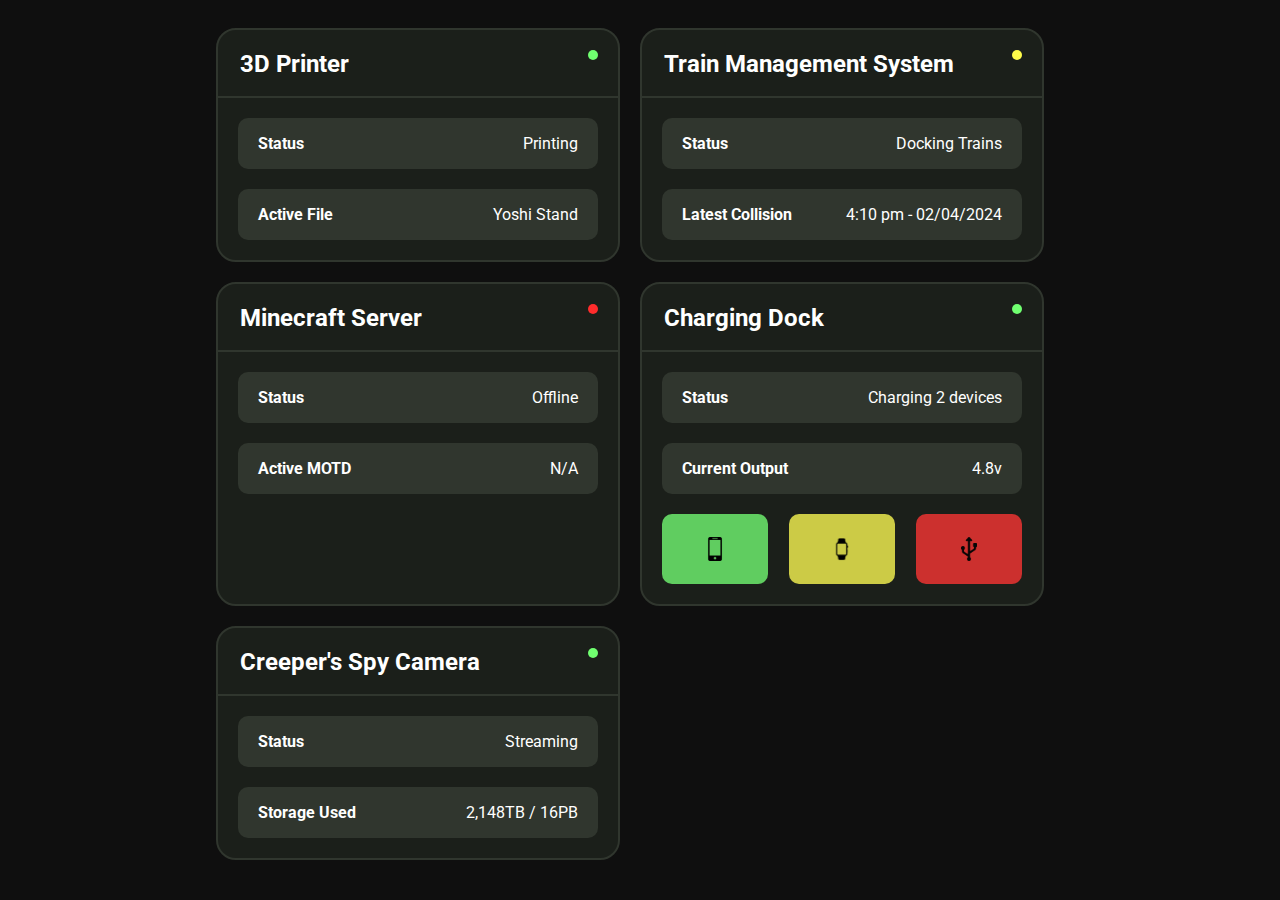
==== clients/web/template.html @ b9c6fa49 "Initial Commit" ====
<!DOCTYPE html>
<html lang="en">
    <head>
        <meta name="viewport" content="width=device-width, initial-scale=1.0">

        <title>Decky Boiii's Stats</title>

        <style>
            @import url('https://fonts.googleapis.com/css2?family=Roboto:ital,wght@0,100;0,300;0,400;0,500;0,700;0,900;1,100;1,300;1,400;1,500;1,700;1,900&display=swap');

            body
            {
                font-family: 'Roboto', Arial, Helvetica, sans-serif;

                background-color: #0f0f0f;

                overflow-x: hidden;
            }
            
            #grid-container
            {
                display: grid;
                grid-template-columns: auto auto auto;

                padding: 20px;

                position: absolute;
                left: 50%;
                transform: translateX(-50%);
            }

            .panel
            {
                width: 400px;

                background-color: #1b1f1a;

                color: #ffffff;

                border-radius: 20px;
                border-style: solid;
                border-color: #30362e;
                border-width: 2px;

                margin-right: 20px;
                margin-bottom: 20px;
            }

            .panel > div
            {
                padding-left: 20px;
                padding-right: 20px;
            }

            .panel > div:nth-of-type(1)
            {
                height: 66px;
                padding-left: 22px;
                display: flex;
                justify-content: space-between;
            }

            .panel > div:nth-of-type(1) > *
            {
                display: inline-block;
            }

            .panel > div:nth-of-type(2)
            {
                padding-bottom: 20px;
            }

            .panel > hr
            {
                margin-top: 0;

                border-color: #30362e;
                border-style: solid;
            }

            .info-table tr
            {
                background-color: #30362e;
            }

            .info-table td:nth-of-type(1)
            {                
                padding-top: 20px;
                padding-bottom: 20px;
                padding-left: 20px;

                border-top-left-radius: 10px;
                border-bottom-left-radius: 10px;
            }

            .info-table td:nth-of-type(2)
            {
                text-align: right;
                
                padding-left: 0;
                padding-right: 20px;

                border-top-right-radius: 10px;
                border-bottom-right-radius: 10px;
            }

            .info-table
            {
                border-spacing: 0 20px;

                width: 100%;
            }

            

            .info-container > div
            {
                margin-top: 20px;
            }

            .info-container > .two-column-text
            {
                background-color: #30362e;
                padding-left: 20px;
                padding-right: 20px;
                border-radius: 10px;

                display: flex;
                justify-content: space-between;
            }

            .info-container > .two-column-text > *
            {
                display: inline-block;
            }

            .info-container > .three-column-status
            {
                display: flex;
                justify-content: space-between;
            }

            .info-container > .three-column-status > div
            {
                display: inline-block;

                width: 106px;
                height: 70px;

                border-radius: 10px;
            }

            .info-container > .three-column-status > div > img
            {
                position: relative;

                top: 50%;
                left: 50%;

                transform: translate(-50%, -50%);
            }




            .status.green
            {
                background-color: #70ff70;
            }

            .status.yellow
            {
                background-color: #fffc4a;
            }

            .status.red
            {
                background-color: #ff2c2c;
            }

            .status.semi-green
            {
                background-color: #60cd60;
            }

            .status.semi-yellow
            {
                background-color: #cccb46;
            }

            .status.semi-red
            {
                background-color: #cc302e;
            }

            .status.small
            {
                width: 10px;
                height: 10px;

                margin-top: 20px;

                border-radius: 100%;
            }

        </style>
    </head>

    <body>

        <div id="grid-container">
            <div class="panel" id="panel-1">
                <div>
                    <h2>3D Printer</h2>

                    <div class="status green small"></div>
                </div>

                <hr>

                <div class="info-container">

                    <div class="two-column-text">
                        <p><b>Status</b></p>
                        <p>Printing</p>
                    </div>

                    <div class="two-column-text">
                        <p><b>Active File</b></p>
                        <p>Yoshi Stand</p>
                    </div>
                    
                </div>
            </div>

            <div class="panel" id="panel-2">
                <div>
                    <h2>Train Management System</h2>

                    <div class="status yellow small"></div>
                </div>

                <hr>

                <div class="info-container">

                    <div class="two-column-text">
                        <p><b>Status</b></p>
                        <p>Docking Trains</p>
                    </div>

                    <div class="two-column-text">
                        <p><b>Latest Collision</b></p>
                        <p>4:10 pm - 02/04/2024</p>
                    </div>

                </div>
            </div>

            <div class="panel" id="panel-3">
                <div>
                    <h2>Minecraft Server</h2>

                    <div class="status red small"></div>
                </div>

                <hr>

                <div class="info-container">

                    <div class="two-column-text">
                        <p><b>Status</b></p>
                        <p>Offline</p>
                    </div>

                    <div class="two-column-text">
                        <p><b>Active MOTD</b></p>
                        <p>N/A</p>
                    </div>
                    
                </div>
            </div>

            <div class="panel" id="panel-4">
                <div>
                    <h2>Charging Dock</h2>

                    <div class="status green small"></div>
                </div>

                <hr>

                <div class="info-container">

                    <div class="two-column-text">
                        <p><b>Status</b></p>
                        <p>Charging 2 devices</p>
                    </div>

                    <div class="two-column-text">
                        <p><b>Current Output</b></p>
                        <p>4.8v</p>
                    </div>

                    <div class="three-column-status">
                        <div class="status semi-green"><img title="Phone icon" src="./assets/Phone-icon.png" height="24px"></div>
                        <div class="status semi-yellow"><img title="Watch icon" src="./assets/Watch-icon.png" height="24px"></div>
                        <div class="status semi-red"><img title="USB icon" src="./assets/USB-icon.png" height="24px"></div>
                    </div>
                </div>
            </div>

            <div class="panel" id="panel-5">
                <div>
                    <h2>Creeper's Spy Camera</h2>

                    <div class="status green small"></div>
                </div>

                <hr>

                <div class="info-container">

                    <div class="two-column-text">
                        <p><b>Status</b></p>
                        <p>Streaming</p>
                    </div>

                    <div class="two-column-text">
                        <p><b>Storage Used</b></p>
                        <p>2,148TB / 16PB</p>
                    </div>
                    
                </div>

            </div>
        </div>

    </body>

    <script>
        setInterval(function() {
            var screenWidth = window.innerWidth;

            var columns = Math.min(Math.floor((screenWidth - (20 * 2)) / (400 + 20)), document.getElementById("grid-container").children.length)

            document.getElementById("grid-container").style.gridTemplateColumns = "auto ".repeat(columns);
            // document.getElementById("grid-container").style.marginRight = (screenWidth - 40 - ((400 + 20) * columns)) / (columns -1) * -1 + "px";
            document.getElementById("grid-container").style.width = columns * 400 + (columns - 1) * 20
        }, 0);
    </script>

</html>
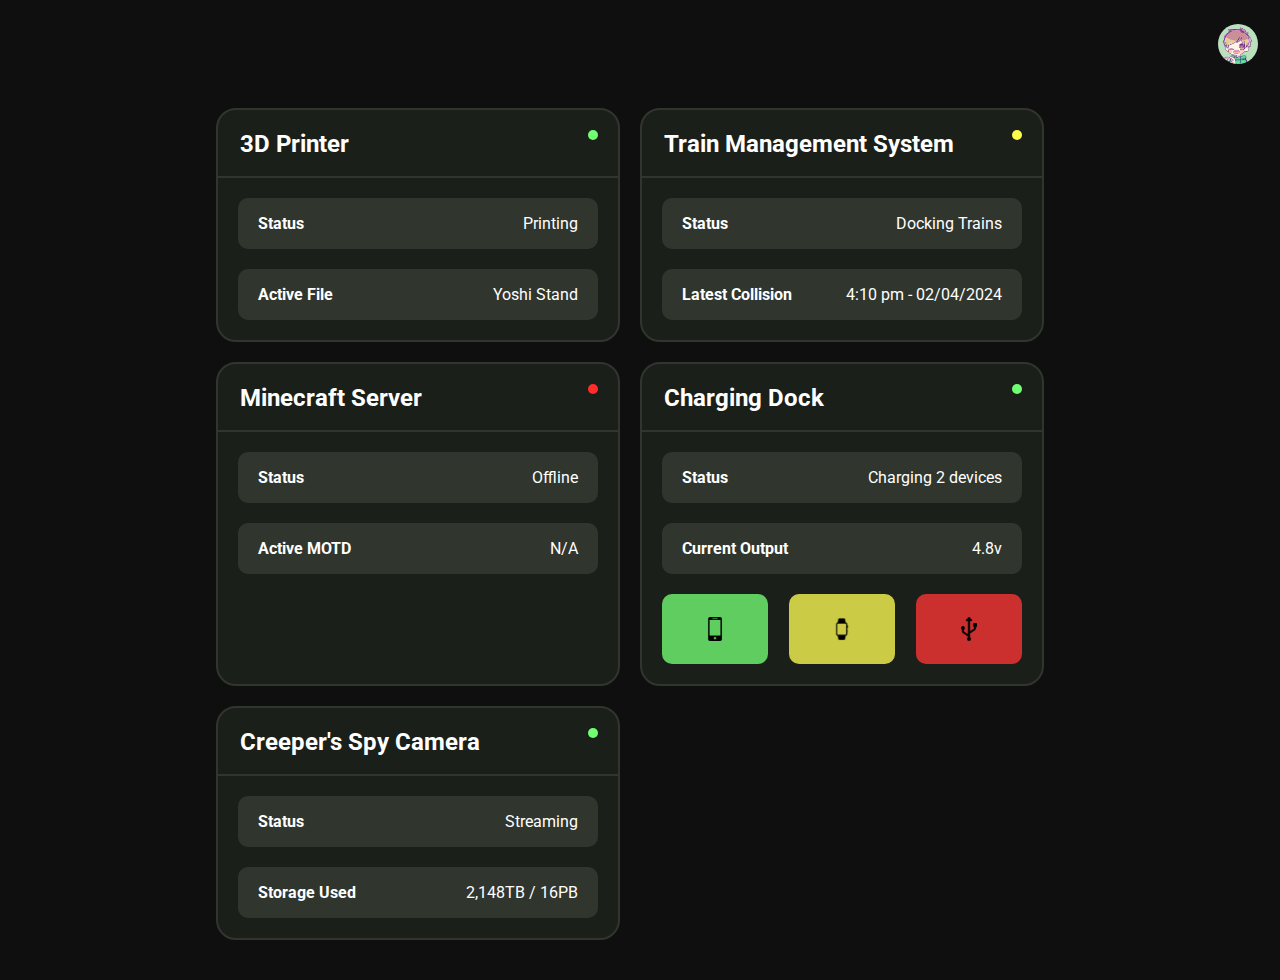
==== commit 407744d1: "add dummy pfp" ====
--- a/clients/web/template.html
+++ b/clients/web/template.html
@@ -1,353 +1,112 @@
 <!DOCTYPE html>
 <html lang="en">
-    <head>
-        <meta name="viewport" content="width=device-width, initial-scale=1.0">
 
-        <title>Decky Boiii's Stats</title>
+<head>
+    <meta name="viewport" content="width=device-width, initial-scale=1.0">
+    <title>Decky Boiii's Stats</title>
+    <link rel="stylesheet" href="css/home.css">
+</head>
 
-        <style>
-            @import url('https://fonts.googleapis.com/css2?family=Roboto:ital,wght@0,100;0,300;0,400;0,500;0,700;0,900;1,100;1,300;1,400;1,500;1,700;1,900&display=swap');
+<body>
+    <div id="profile">
+        <img src="assets/pfp.png">
+    </div>
 
-            body
-            {
-                font-family: 'Roboto', Arial, Helvetica, sans-serif;
-
-                background-color: #0f0f0f;
-
-                overflow-x: hidden;
-            }
-            
-            #grid-container
-            {
-                display: grid;
-                grid-template-columns: auto auto auto;
-
-                padding: 20px;
-
-                position: absolute;
-                left: 50%;
-                transform: translateX(-50%);
-            }
-
-            .panel
-            {
-                width: 400px;
-
-                background-color: #1b1f1a;
-
-                color: #ffffff;
-
-                border-radius: 20px;
-                border-style: solid;
-                border-color: #30362e;
-                border-width: 2px;
-
-                margin-right: 20px;
-                margin-bottom: 20px;
-            }
-
-            .panel > div
-            {
-                padding-left: 20px;
-                padding-right: 20px;
-            }
-
-            .panel > div:nth-of-type(1)
-            {
-                height: 66px;
-                padding-left: 22px;
-                display: flex;
-                justify-content: space-between;
-            }
-
-            .panel > div:nth-of-type(1) > *
-            {
-                display: inline-block;
-            }
-
-            .panel > div:nth-of-type(2)
-            {
-                padding-bottom: 20px;
-            }
-
-            .panel > hr
-            {
-                margin-top: 0;
-
-                border-color: #30362e;
-                border-style: solid;
-            }
-
-            .info-table tr
-            {
-                background-color: #30362e;
-            }
-
-            .info-table td:nth-of-type(1)
-            {                
-                padding-top: 20px;
-                padding-bottom: 20px;
-                padding-left: 20px;
-
-                border-top-left-radius: 10px;
-                border-bottom-left-radius: 10px;
-            }
-
-            .info-table td:nth-of-type(2)
-            {
-                text-align: right;
-                
-                padding-left: 0;
-                padding-right: 20px;
-
-                border-top-right-radius: 10px;
-                border-bottom-right-radius: 10px;
-            }
-
-            .info-table
-            {
-                border-spacing: 0 20px;
-
-                width: 100%;
-            }
-
-            
-
-            .info-container > div
-            {
-                margin-top: 20px;
-            }
-
-            .info-container > .two-column-text
-            {
-                background-color: #30362e;
-                padding-left: 20px;
-                padding-right: 20px;
-                border-radius: 10px;
-
-                display: flex;
-                justify-content: space-between;
-            }
-
-            .info-container > .two-column-text > *
-            {
-                display: inline-block;
-            }
-
-            .info-container > .three-column-status
-            {
-                display: flex;
-                justify-content: space-between;
-            }
-
-            .info-container > .three-column-status > div
-            {
-                display: inline-block;
-
-                width: 106px;
-                height: 70px;
-
-                border-radius: 10px;
-            }
-
-            .info-container > .three-column-status > div > img
-            {
-                position: relative;
-
-                top: 50%;
-                left: 50%;
-
-                transform: translate(-50%, -50%);
-            }
-
-
-
-
-            .status.green
-            {
-                background-color: #70ff70;
-            }
-
-            .status.yellow
-            {
-                background-color: #fffc4a;
-            }
-
-            .status.red
-            {
-                background-color: #ff2c2c;
-            }
-
-            .status.semi-green
-            {
-                background-color: #60cd60;
-            }
-
-            .status.semi-yellow
-            {
-                background-color: #cccb46;
-            }
-
-            .status.semi-red
-            {
-                background-color: #cc302e;
-            }
-
-            .status.small
-            {
-                width: 10px;
-                height: 10px;
-
-                margin-top: 20px;
-
-                border-radius: 100%;
-            }
-
-        </style>
-    </head>
-
-    <body>
-
-        <div id="grid-container">
-            <div class="panel" id="panel-1">
-                <div>
-                    <h2>3D Printer</h2>
-
-                    <div class="status green small"></div>
+    <div id="grid-container">
+        <div class="panel" id="panel-1">
+            <div>
+                <h2>3D Printer</h2>
+                <div class="status green small"></div>
+            </div>
+            <hr>
+            <div class="info-container">
+                <div class="two-column-text">
+                    <p><b>Status</b></p>
+                    <p>Printing</p>
                 </div>
-
-                <hr>
-
-                <div class="info-container">
-
-                    <div class="two-column-text">
-                        <p><b>Status</b></p>
-                        <p>Printing</p>
-                    </div>
-
-                    <div class="two-column-text">
-                        <p><b>Active File</b></p>
-                        <p>Yoshi Stand</p>
-                    </div>
-                    
+                <div class="two-column-text">
+                    <p><b>Active File</b></p>
+                    <p>Yoshi Stand</p>
                 </div>
             </div>
-
-            <div class="panel" id="panel-2">
-                <div>
-                    <h2>Train Management System</h2>
-
-                    <div class="status yellow small"></div>
+        </div>
+        <div class="panel" id="panel-2">
+            <div>
+                <h2>Train Management System</h2>
+                <div class="status yellow small"></div>
+            </div>
+            <hr>
+            <div class="info-container">
+                <div class="two-column-text">
+                    <p><b>Status</b></p>
+                    <p>Docking Trains</p>
                 </div>
-
-                <hr>
-
-                <div class="info-container">
-
-                    <div class="two-column-text">
-                        <p><b>Status</b></p>
-                        <p>Docking Trains</p>
-                    </div>
-
-                    <div class="two-column-text">
-                        <p><b>Latest Collision</b></p>
-                        <p>4:10 pm - 02/04/2024</p>
-                    </div>
-
+                <div class="two-column-text">
+                    <p><b>Latest Collision</b></p>
+                    <p>4:10 pm - 02/04/2024</p>
                 </div>
             </div>
-
-            <div class="panel" id="panel-3">
-                <div>
-                    <h2>Minecraft Server</h2>
-
-                    <div class="status red small"></div>
+        </div>
+        <div class="panel" id="panel-3">
+            <div>
+                <h2>Minecraft Server</h2>
+                <div class="status red small"></div>
+            </div>
+            <hr>
+            <div class="info-container">
+                <div class="two-column-text">
+                    <p><b>Status</b></p>
+                    <p>Offline</p>
                 </div>
-
-                <hr>
-
-                <div class="info-container">
-
-                    <div class="two-column-text">
-                        <p><b>Status</b></p>
-                        <p>Offline</p>
-                    </div>
-
-                    <div class="two-column-text">
-                        <p><b>Active MOTD</b></p>
-                        <p>N/A</p>
-                    </div>
-                    
+                <div class="two-column-text">
+                    <p><b>Active MOTD</b></p>
+                    <p>N/A</p>
                 </div>
             </div>
-
-            <div class="panel" id="panel-4">
-                <div>
-                    <h2>Charging Dock</h2>
-
-                    <div class="status green small"></div>
+        </div>
+        <div class="panel" id="panel-4">
+            <div>
+                <h2>Charging Dock</h2>
+                <div class="status green small"></div>
+            </div>
+            <hr>
+            <div class="info-container">
+                <div class="two-column-text">
+                    <p><b>Status</b></p>
+                    <p>Charging 2 devices</p>
                 </div>
-
-                <hr>
-
-                <div class="info-container">
-
-                    <div class="two-column-text">
-                        <p><b>Status</b></p>
-                        <p>Charging 2 devices</p>
+                <div class="two-column-text">
+                    <p><b>Current Output</b></p>
+                    <p>4.8v</p>
+                </div>
+                <div class="three-column-status">
+                    <div class="status semi-green"><img title="Phone icon" src="./assets/Phone-icon.png" height="24px">
                     </div>
-
-                    <div class="two-column-text">
-                        <p><b>Current Output</b></p>
-                        <p>4.8v</p>
+                    <div class="status semi-yellow"><img title="Watch icon" src="./assets/Watch-icon.png" height="24px">
                     </div>
-
-                    <div class="three-column-status">
-                        <div class="status semi-green"><img title="Phone icon" src="./assets/Phone-icon.png" height="24px"></div>
-                        <div class="status semi-yellow"><img title="Watch icon" src="./assets/Watch-icon.png" height="24px"></div>
-                        <div class="status semi-red"><img title="USB icon" src="./assets/USB-icon.png" height="24px"></div>
-                    </div>
+                    <div class="status semi-red"><img title="USB icon" src="./assets/USB-icon.png" height="24px"></div>
                 </div>
             </div>
-
-            <div class="panel" id="panel-5">
-                <div>
-                    <h2>Creeper's Spy Camera</h2>
-
-                    <div class="status green small"></div>
+        </div>
+        <div class="panel" id="panel-5">
+            <div>
+                <h2>Creeper's Spy Camera</h2>
+                <div class="status green small"></div>
+            </div>
+            <hr>
+            <div class="info-container">
+                <div class="two-column-text">
+                    <p><b>Status</b></p>
+                    <p>Streaming</p>
                 </div>
-
-                <hr>
-
-                <div class="info-container">
-
-                    <div class="two-column-text">
-                        <p><b>Status</b></p>
-                        <p>Streaming</p>
-                    </div>
-
-                    <div class="two-column-text">
-                        <p><b>Storage Used</b></p>
-                        <p>2,148TB / 16PB</p>
-                    </div>
-                    
+                <div class="two-column-text">
+                    <p><b>Storage Used</b></p>
+                    <p>2,148TB / 16PB</p>
                 </div>
-
             </div>
         </div>
-
-    </body>
-
-    <script>
-        setInterval(function() {
-            var screenWidth = window.innerWidth;
-
-            var columns = Math.min(Math.floor((screenWidth - (20 * 2)) / (400 + 20)), document.getElementById("grid-container").children.length)
-
-            document.getElementById("grid-container").style.gridTemplateColumns = "auto ".repeat(columns);
-            // document.getElementById("grid-container").style.marginRight = (screenWidth - 40 - ((400 + 20) * columns)) / (columns -1) * -1 + "px";
-            document.getElementById("grid-container").style.width = columns * 400 + (columns - 1) * 20
-        }, 0);
-    </script>
+    </div>
+</body>
+<script src="js/fitToScreen.js"></script>
 
 </html>--- a/clients/web/css/home.css
+++ b/clients/web/css/home.css
@@ -0,0 +1,198 @@
+@import url('https://fonts.googleapis.com/css2?family=Roboto:ital,wght@0,100;0,300;0,400;0,500;0,700;0,900;1,100;1,300;1,400;1,500;1,700;1,900&display=swap');
+
+body {
+    font-family: 'Roboto', Arial, Helvetica, sans-serif;
+
+    background-color: #0f0f0f;
+    color: #ffffff;
+
+    overflow-x: hidden;
+}
+
+#grid-container {
+    display: grid;
+    grid-template-columns: auto auto auto;
+
+    padding: 20px;
+
+    position: absolute;
+    left: 50%;
+    transform: translateX(-50%);
+}
+
+.panel {
+    width: 400px;
+
+    background-color: #1b1f1a;
+
+    border-radius: 20px;
+    border-style: solid;
+    border-color: #30362e;
+    border-width: 2px;
+
+    margin-right: 20px;
+    margin-bottom: 20px;
+}
+
+.panel>div {
+    padding-left: 20px;
+    padding-right: 20px;
+}
+
+.panel>div:nth-of-type(1) {
+    height: 66px;
+    padding-left: 22px;
+    display: flex;
+    justify-content: space-between;
+}
+
+.panel>div:nth-of-type(1)>* {
+    display: inline-block;
+}
+
+.panel>div:nth-of-type(2) {
+    padding-bottom: 20px;
+}
+
+.panel>hr {
+    margin-top: 0;
+
+    border-color: #30362e;
+    border-style: solid;
+}
+
+.info-table tr {
+    background-color: #30362e;
+}
+
+.info-table td:nth-of-type(1) {
+    padding-top: 20px;
+    padding-bottom: 20px;
+    padding-left: 20px;
+
+    border-top-left-radius: 10px;
+    border-bottom-left-radius: 10px;
+}
+
+.info-table td:nth-of-type(2) {
+    text-align: right;
+
+    padding-left: 0;
+    padding-right: 20px;
+
+    border-top-right-radius: 10px;
+    border-bottom-right-radius: 10px;
+}
+
+.info-table {
+    border-spacing: 0 20px;
+
+    width: 100%;
+}
+
+
+
+.info-container>div {
+    margin-top: 20px;
+}
+
+.info-container>.two-column-text {
+    background-color: #30362e;
+    padding-left: 20px;
+    padding-right: 20px;
+    border-radius: 10px;
+
+    display: flex;
+    justify-content: space-between;
+}
+
+.info-container>.two-column-text>* {
+    display: inline-block;
+}
+
+.info-container>.three-column-status {
+    display: flex;
+    justify-content: space-between;
+}
+
+.info-container>.three-column-status>div {
+    display: inline-block;
+
+    width: 106px;
+    height: 70px;
+
+    border-radius: 10px;
+}
+
+.info-container>.three-column-status>div>img {
+    position: relative;
+
+    top: 50%;
+    left: 50%;
+
+    transform: translate(-50%, -50%);
+}
+
+
+
+
+.status.green {
+    background-color: #70ff70;
+}
+
+.status.yellow {
+    background-color: #fffc4a;
+}
+
+.status.red {
+    background-color: #ff2c2c;
+}
+
+.status.semi-green {
+    background-color: #60cd60;
+}
+
+.status.semi-yellow {
+    background-color: #cccb46;
+}
+
+.status.semi-red {
+    background-color: #cc302e;
+}
+
+.status.small {
+    width: 10px;
+    height: 10px;
+
+    margin-top: 20px;
+
+    border-radius: 100%;
+}
+
+
+
+#profile {
+    width: 48px;
+    height: 48px;
+
+    border-radius: 100%;
+
+    margin-top: 20px;
+    margin-left: calc(100% - 58px);
+    margin-bottom: 20px;
+
+    transition-duration: 0.2s;
+}
+
+#profile:hover {
+    background-color: #6b6b6b;
+}
+
+#profile > img {
+    width: 40px;
+    width: 40px;
+
+    border-radius: 100%;
+    margin: 4px;
+
+}